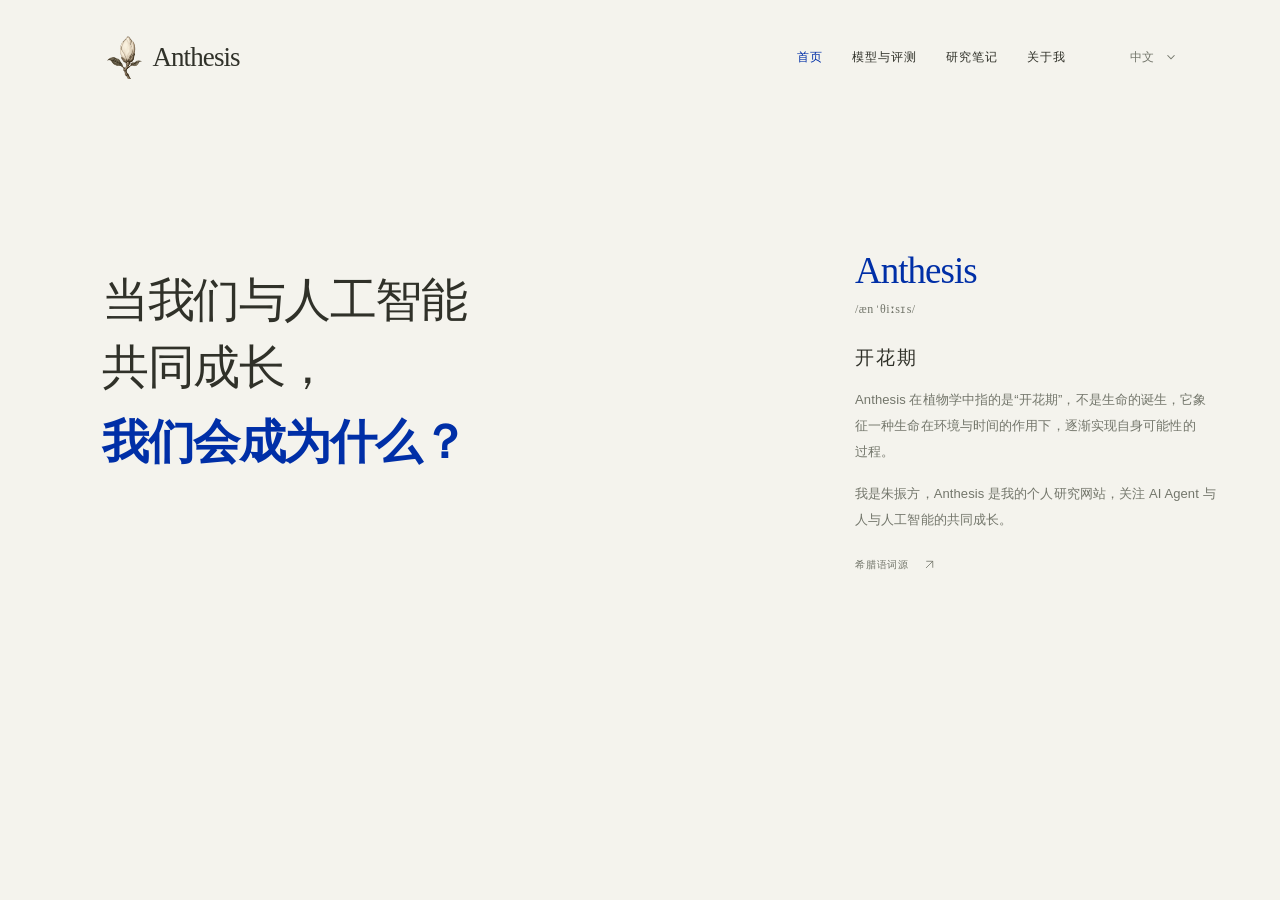
==== index.html @ e068a014 "Introduce author on homepage and refine desktop spacing" ====
<!doctype html>
<html lang="zh-CN">
<head>
<meta charset="UTF-8">
<script>
// Keep old public links on the canonical HTTPS site; leave local previews alone.
if ((location.hostname === 'anthesis.ac.cn' || location.hostname === 'www.anthesis.ac.cn') &&
    (location.protocol !== 'https:' || location.hostname !== 'anthesis.ac.cn')) {
  location.replace('https://anthesis.ac.cn' + location.pathname + location.search + location.hash);
}
</script>
<meta name="viewport" content="width=device-width, initial-scale=1">
<meta name="description" content="Anthesis 由朱振方（Zhenfang Zhu）创建，关注 AI Agent、人工智能与人的共同成长，分享模型评测和研究笔记。">
<meta name="theme-color" content="#f4f3ed">
<title>Anthesis — 人工智能研究与思考</title>
<link rel="icon" type="image/png" sizes="64x64" href="assets/magnolia-icon.png">
<link rel="apple-touch-icon" sizes="180x180" href="assets/apple-touch-icon.png">
<link rel="stylesheet" href="style.css?v=df5db9b91343">
<script src="language.js?v=f1d25c84be13" defer></script>
<link rel="canonical" href="https://anthesis.ac.cn/">
<link rel="alternate" hreflang="zh-CN" href="https://anthesis.ac.cn/">
<link rel="alternate" hreflang="en" href="https://anthesis.ac.cn/en/">
<link rel="alternate" hreflang="x-default" href="https://anthesis.ac.cn/">
<meta name="author" content="朱振方 Zhenfang Zhu">
<meta name="robots" content="index, follow, max-image-preview:large">
<meta property="og:site_name" content="Anthesis">
<meta property="og:title" content="Anthesis — 人工智能研究与思考">
<meta property="og:description" content="Anthesis 由朱振方（Zhenfang Zhu）创建，关注 AI Agent、人工智能与人的共同成长，分享模型评测和研究笔记。">
<meta property="og:url" content="https://anthesis.ac.cn/">
<meta property="og:type" content="website">
<meta property="og:image" content="https://anthesis.ac.cn/assets/apple-touch-icon.png">
<meta name="twitter:card" content="summary">
<script type="application/ld+json">{"@context":"https://schema.org","@graph":[{"@type":"WebSite","@id":"https://anthesis.ac.cn/#website","url":"https://anthesis.ac.cn/","name":"Anthesis","inLanguage":["zh-CN","en"],"creator":{"@id":"https://anthesis.ac.cn/about.html#person"}},{"@type":"Person","@id":"https://anthesis.ac.cn/about.html#person","name":"Zhenfang Zhu","alternateName":"朱振方","url":"https://anthesis.ac.cn/about.html","sameAs":["https://zhuzhenfang.com/","https://github.com/zhenfangzhu"],"jobTitle":["Co-founder of Redding AI","AI Agent researcher"],"image":"https://anthesis.ac.cn/assets/zhenfang-zhu.jpg","description":"朱振方（Zhenfang Zhu），中国科学技术大学本科毕业，Redding AI 联合创始人，关注 AI Agent 与人与 AI 的长期共同成长。Anthesis 是他的个人研究网站。","alumniOf":{"@type":"CollegeOrUniversity","name":"中国科学技术大学","alternateName":"University of Science and Technology of China","url":"https://www.ustc.edu.cn/"}},{"@type":"WebPage","@id":"https://anthesis.ac.cn/#page","url":"https://anthesis.ac.cn/","name":"Anthesis — 人工智能研究与思考","description":"Anthesis 由朱振方（Zhenfang Zhu）创建，关注 AI Agent、人工智能与人的共同成长，分享模型评测和研究笔记。","isPartOf":{"@id":"https://anthesis.ac.cn/#website"},"inLanguage":"zh-CN","author":{"@id":"https://anthesis.ac.cn/about.html#person"}}]}</script>
<meta name="msvalidate.01" content="B1020801070DEE43CE244D052B222016">
</head>
<body class="home-page">
<header class="site-header"><a class="wordmark" href="./index.html" aria-label="Anthesis 首页"><img class="brand-bloom" src="assets/apple-touch-icon.png" width="180" height="180" alt="" fetchpriority="high" loading="eager"><span>Anthesis</span></a><nav class="site-nav" aria-label="主导航"><a href="./index.html" aria-current="page"><span class="nav-full">首页</span><span class="nav-compact">首页</span></a><a href="./models.html"><span class="nav-full">模型与评测</span><span class="nav-compact">模型</span></a><a href="./notes.html"><span class="nav-full">研究笔记</span><span class="nav-compact">笔记</span></a><a href="./about.html"><span class="nav-full">关于我</span><span class="nav-compact">关于我</span></a></nav><details class="mobile-nav"><summary aria-label="打开导航菜单">菜单 <svg viewBox="0 0 16 16" fill="none" stroke="currentColor" stroke-width="1" aria-hidden="true"><path d="M3 5h10M3 11h10"/></svg></summary><nav aria-label="手机导航"><a href="./index.html" aria-current="page">首页</a><a href="./models.html">模型与评测</a><a href="./notes.html">研究笔记</a></nav></details><details class="language-switch"><summary aria-label="Language / 语言"><span class="language-current">中文</span><svg viewBox="0 0 16 16" fill="none" stroke="currentColor" stroke-width="1.2" aria-hidden="true"><path d="m4 6 4 4 4-4"/></svg></summary><div class="language-options" role="group" aria-label="Language / 语言"><a href="./index.html" data-language="zh" lang="zh-CN" aria-current="true">中文</a><a href="./en/index.html" data-language="en" lang="en">English</a></div></details></header>
<main>
<section class="belief" aria-labelledby="question">
<h1 id="question" class="hero-question"><span class="question-context">当我们与人工智能<br>共同成长，</span><span class="question-emphasis brand-emphasis">我们会成为什么？</span></h1>
</section>
<section class="name" aria-labelledby="name">
<h2 id="name">Anthesis</h2>
<p class="pronunciation">/ænˈθiːsɪs/</p>
<p class="meaning">开花期</p>
<p class="name-intent">Anthesis 在植物学中指的是“开花期”，不是生命的诞生，它象征一种生命在环境与时间的作用下，逐渐实现自身可能性的过程。</p>
<p class="name-intent home-intro">我是朱振方，Anthesis 是我的个人研究网站，关注 AI Agent 与人与人工智能的共同成长。</p>
<a class="dictionary-link" href="https://ahdictionary.com/word/search.html?q=anthesis" target="_blank" rel="noopener noreferrer" aria-label="在美国传统英语词典查看 Anthesis 的释义与希腊语词源（新窗口打开）"><span>希腊语词源</span><svg class="dictionary-arrow" viewBox="0 0 16 16" fill="none" stroke="currentColor" stroke-width="1" stroke-linecap="round" stroke-linejoin="round" aria-hidden="true" focusable="false"><path d="M4 12 12 4M4.5 4H12v7.5"/></svg></a>
</section>
</main>

<script async src="https://busuanzi.ibruce.info/busuanzi/2.3/busuanzi.pure.mini.js"></script>
</body>
</html>
---- style.css ----
:root{color-scheme:light;--paper:#f4f3ed;--ink:#303129;--blue:#002FA7;--muted:#73766b;--serif:Georgia,"Times New Roman",serif;--song:"Songti SC","STSong","Noto Serif CJK SC",serif}
*{box-sizing:border-box}
body{margin:0;background:var(--paper);color:var(--ink);font-family:Arial,"PingFang SC","Microsoft YaHei",sans-serif;-webkit-font-smoothing:antialiased}
.site-header{width:84%;max-width:1240px;margin:auto;padding:34px 0}
.wordmark{font-family:var(--serif);font-size:27px;line-height:1.2;letter-spacing:-.9px;color:var(--ink);text-decoration:none}
main{width:84%;max-width:1240px;margin:0 auto;display:grid;grid-template-columns:minmax(0,1.55fr) minmax(0,1fr);column-gap:clamp(60px,7vw,110px);align-items:center;padding:clamp(105px,15vh,170px) 0 120px;min-height:calc(80svh - 100px)}
.hero-question{font-weight:500;margin:0;letter-spacing:-1.5px}
.question-context{display:block;font-size:clamp(34px,3.7vw,54px);line-height:1.4}
.question-emphasis{display:block;font-size:clamp(34px,3.7vw,54px);line-height:1.4;color:var(--blue);margin-top:9px;white-space:nowrap}
.english-question{font-family:var(--serif);font-size:clamp(16px,1.4vw,20px);line-height:1.7;color:var(--muted);margin:28px 0 0;max-width:480px}
.name{max-width:365px;padding-top:6px}
.name h2{font-family:var(--serif);font-size:37px;line-height:1.1;letter-spacing:-1px;font-weight:400;margin:0 0 9px}
.pronunciation{font-family:var(--serif);font-size:12px;letter-spacing:.4px;color:var(--muted);margin:0 0 26px}
.meaning{font-family:var(--song);font-size:19px;letter-spacing:2px;line-height:1.5;margin:0 0 14px}
.name-intent{font-size:13px;line-height:2;letter-spacing:.1px;margin:0;color:var(--muted);text-wrap:pretty}
.home-page .home-intro{margin-top:16px}
.dictionary-link{display:inline-flex;align-items:center;gap:14px;color:var(--muted);font-size:10px;letter-spacing:.8px;text-decoration:none;padding:8px 0;margin-top:17px;text-underline-offset:5px}
.dictionary-arrow{font-size:13px}.dictionary-link:hover{color:var(--blue)}.dictionary-link:hover>span:first-child{text-decoration:underline}
a:focus-visible{outline:1px solid var(--blue);outline-offset:6px}
@media(max-width:1000px){main{column-gap:45px;grid-template-columns:minmax(0,1.4fr) minmax(0,1fr)}.question-context,.question-emphasis{font-size:clamp(29px,3.6vw,38px);letter-spacing:-1px}.name h2{font-size:33px}.name-intent{font-size:12px}}
@media(max-width:700px){.site-header{width:auto;margin:0 28px;padding:28px 0}.wordmark{font-size:24px}main{display:block;width:auto;max-width:480px;margin:auto;padding:64px 28px 65px;min-height:0}.question-context,.question-emphasis{font-size:clamp(29px,7.8vw,42px);line-height:1.5;letter-spacing:-1px}.question-emphasis{margin-top:5px}.english-question{font-size:16px;margin-top:22px;max-width:330px}.name{padding:0;margin-top:75px;max-width:320px}.name h2{font-size:33px}.pronunciation{margin-bottom:24px}.meaning{font-size:18px}.name-intent{font-size:12px}}

/* Align both opening titles by their text tops; keep the hero block centered. */
@media(min-width:701px){
  main{align-content:center;align-items:start}
  .name{padding-top:8px}
}

/* Static magnolia emblem paired with the wordmark. */
.wordmark{display:inline-flex;align-items:center;gap:4px}
.brand-bloom{display:block;width:46px;height:46px;flex:none;background-image:url("assets/magnolia-engraving.png");background-repeat:no-repeat;background-size:92px 46px;background-position:left center}
@media(max-width:700px){.wordmark{gap:4px}.brand-bloom{width:40px;height:40px;background-size:80px 40px}}
/* Give the dictionary column more separation on wide screens. */
@media(min-width:1100px){.home-page .name{transform:translate(clamp(48px,5vw,80px),-24px)}}

.name h2{color:var(--blue)}
/* Mobile editorial layout: shared edge, deliberate line breaks, readable notes. */
@media(max-width:700px){
  .site-header{width:100%;max-width:536px;margin:0 auto;padding:24px max(24px,env(safe-area-inset-right)) 0 max(24px,env(safe-area-inset-left))}
  .wordmark{font-size:24px;min-height:44px;gap:3px}
  .brand-bloom{width:38px;height:40px;background-size:80px 40px}
  main{width:100%;max-width:536px;padding:clamp(48px,8svh,76px) max(24px,env(safe-area-inset-right)) max(48px,env(safe-area-inset-bottom)) max(24px,env(safe-area-inset-left));margin:auto;min-height:0}
  .question-context,.question-emphasis{font-size:clamp(28px,8.8vw,42px);font-weight:500;line-height:1.46;letter-spacing:-1.1px}
  .question-emphasis{margin-top:10px}
  .english-question{font-size:16px;line-height:1.65;margin-top:23px;max-width:300px;text-wrap:pretty}
  .name{margin-top:clamp(62px,10svh,92px);max-width:350px;padding:0;transform:none}
  .name h2{font-size:42px;letter-spacing:-1.5px;margin-bottom:10px}
  .pronunciation{font-size:12px;margin-bottom:27px;line-height:1.5}
  .meaning{font-size:19px;letter-spacing:2px;margin-bottom:17px}
  .name-intent{font-size:13px;line-height:2;letter-spacing:.1px;max-width:330px}
  .dictionary-link{font-size:11px;min-height:44px;margin-top:16px;padding:10px 0}
}
@media(max-width:360px){
  .site-header{padding-inline:22px}
  main{padding-inline:22px;padding-top:42px}
  .english-question{font-size:15px}
  .name{margin-top:60px}
}

.mobile-break{display:none}@media(max-width:700px){.mobile-break{display:initial}}

.dictionary-arrow{display:block;width:13px;height:13px;flex:none}
/* A quieter secondary entry on phones. */
@media(max-width:700px){
  .name h2{font-size:36px;letter-spacing:-1px}
  .pronunciation{font-size:11px;margin-bottom:23px}
  .meaning{font-size:17px;margin-bottom:14px}
  .name-intent{font-size:12px;line-height:1.95}
}
/* Navigation is positioned independently so the home composition stays put. */
.site-header{position:relative}
.site-nav{position:absolute;right:0;top:34px;height:46px;display:flex;align-items:center}
.site-nav a{display:inline-flex;align-items:center;min-height:44px;color:var(--ink);text-decoration:none;font-size:12px;letter-spacing:1px;text-underline-offset:7px}
.site-nav a:hover{color:var(--blue)}
.site-nav a[aria-current="page"]{color:var(--blue)}
.notes-page .notes-main{display:block;min-height:0;padding-top:clamp(85px,12vh,135px)}
.notes-eyebrow{margin:0 0 20px;font-size:10px;letter-spacing:2px;color:var(--muted)}
.notes-heading h1{margin:0;font-size:clamp(32px,3.5vw,46px);font-weight:400;letter-spacing:1px;line-height:1.4}
.notes-empty{margin-top:45px;padding-top:30px;border-top:1px solid #deded4}
.notes-empty p{margin:0;font-size:13px;line-height:1.9;color:var(--muted)}
@media(max-width:700px){.site-nav{right:max(24px,env(safe-area-inset-right));top:24px;height:44px}.site-nav a{font-size:11px;letter-spacing:.7px}.notes-page .notes-main{padding-top:64px}.notes-heading h1{font-size:32px}.notes-empty{margin-top:34px;padding-top:25px}}
@media(max-width:360px){.site-nav{right:22px}}
/* Notes stay typographic; the reading page uses one quiet, narrow column. */
.notes-list{margin-top:48px;border-top:1px solid #deded4}
.note-entry{display:grid;grid-template-columns:145px 1fr 20px;gap:28px;align-items:start;padding:33px 0;border-bottom:1px solid #deded4;text-decoration:none;color:var(--ink)}
.note-entry-meta{display:flex;flex-direction:column;gap:12px;padding-top:5px;font-size:11px;line-height:1.5;letter-spacing:.5px;color:var(--muted)}
.note-entry-copy h2{font-size:23px;font-weight:400;line-height:1.5;letter-spacing:.3px;margin:0 0 12px}
.note-entry-copy p{font-size:13px;line-height:1.9;color:var(--muted);margin:0}
.note-entry-arrow{width:20px;height:20px;margin-top:8px;color:var(--muted)}
.note-entry:hover h2,.note-entry:hover .note-entry-arrow{color:var(--blue)}
.article-page .article-main{display:block;width:84%;max-width:680px;min-height:0;padding:74px 0 85px;margin:auto}
.article-back{display:inline-flex;align-items:center;min-height:44px;color:var(--muted);font-size:12px;line-height:1.8;text-decoration:none;letter-spacing:.4px}
.article-back:hover{color:var(--blue)}
.article-meta{display:flex;gap:12px;font-size:11px;line-height:1.7;letter-spacing:.5px;color:var(--muted);margin:39px 0 17px}
.article-header h1{font-size:clamp(31px,4vw,44px);font-weight:400;line-height:1.4;letter-spacing:-.5px;color:var(--ink);margin:0}
.article-deck{font-family:var(--song);font-size:22px;line-height:1.9;color:var(--blue);margin:28px 0 0}
.article-body{margin-top:49px;font-size:16px;line-height:2.15;letter-spacing:.15px;overflow-wrap:break-word}
.article-body>p{margin:0 0 23px}
.article-body h2{font-size:21px;font-weight:500;line-height:1.7;letter-spacing:.3px;margin:49px 0 23px}
.article-body blockquote{font-family:var(--song);font-size:27px;line-height:1.85;letter-spacing:.7px;color:var(--blue);margin:34px 0 36px;padding:0}
.article-body blockquote p{margin:0}
.article-footer{margin-top:53px;padding-top:23px;border-top:1px solid #deded4}
.article-footer p{font-size:11px;line-height:1.9;color:var(--muted);margin:0 0 20px}
.article-footer p a{color:inherit;text-underline-offset:4px;text-decoration-color:#c3c4b9}
@media(max-width:700px){
 .notes-list{margin-top:34px}
 .note-entry{grid-template-columns:1fr 20px;gap:14px 15px;padding:26px 0}
 .note-entry-meta{grid-column:1 / -1;flex-direction:row;gap:16px;padding:0;font-size:10px}
 .note-entry-copy h2{font-size:21px;margin-bottom:10px}
 .note-entry-copy p{font-size:12px;max-width:290px}
 .note-entry-arrow{margin-top:5px}
 .article-page .article-main{width:100%;max-width:536px;padding:43px 24px 55px}
 .article-meta{margin-top:27px;font-size:10px}
 .article-header h1{font-size:31px}
 .article-deck{font-size:20px;line-height:1.9;margin-top:23px}
 .article-body{font-size:15px;line-height:2.05;margin-top:37px;letter-spacing:.1px}
 .article-body>p{margin-bottom:22px}
 .article-body h2{font-size:19px;margin-top:39px;margin-bottom:20px}
 .article-body blockquote{font-size:24px;margin:29px 0;line-height:1.8}
 .article-footer{margin-top:40px}
}
@media(max-width:360px){.article-page .article-main{padding-inline:22px}.article-header h1{font-size:28px}.article-deck{font-size:18px}}
/* Research navigation, independent of the home page's content layout. */
.site-nav{gap:29px}
.mobile-nav{display:none}
.site-nav a[aria-current="location"]{color:var(--blue)}
@media(max-width:700px){
 .site-nav{display:none}
 .mobile-nav{display:block;position:absolute;right:24px;top:24px;z-index:20}
 .mobile-nav summary{list-style:none;min-height:44px;display:flex;align-items:center;gap:10px;cursor:pointer;font-size:11px;letter-spacing:1px;color:var(--ink)}
 .mobile-nav summary::-webkit-details-marker{display:none}
 .mobile-nav summary svg{width:16px;height:16px}
 .mobile-nav summary:focus-visible{outline:1px solid var(--blue);outline-offset:4px}
 .mobile-nav nav{position:absolute;right:0;top:52px;width:170px;padding:12px 20px;background:#faf9f5;border:1px solid #deded4;box-shadow:0 12px 32px #3031290a}
 .mobile-nav nav a{display:flex;align-items:center;min-height:46px;font-size:12px;letter-spacing:.6px;color:var(--ink);text-decoration:none}
 .mobile-nav nav a[aria-current],.mobile-nav nav a:hover{color:var(--blue)}
}
@media(max-width:360px){.mobile-nav{right:22px}}
.article-divider{border:0;border-top:1px solid #deded4;margin:45px 0 0}
.research-intro{max-width:680px;margin-top:43px}
.research-status{font-size:11px;letter-spacing:1px;color:var(--muted);margin:0 0 17px}
.research-intro>p:nth-child(2){font-family:var(--song);font-size:24px;line-height:1.8;color:var(--blue);margin:0 0 22px}
.research-context{font-size:13px;line-height:2;color:var(--muted);margin:0}
.research-directions{margin-top:50px;max-width:900px}
.research-direction{display:grid;grid-template-columns:65px 1fr;gap:20px;border-top:1px solid #deded4;padding:32px 0}
.research-number{font-family:var(--serif);font-size:12px;color:var(--muted);padding-top:9px}
.research-direction h2{font-size:22px;font-weight:400;line-height:1.6;margin:0 0 14px}
.research-direction p{font-size:14px;line-height:2.1;color:var(--muted);margin:0;max-width:650px}
@media(max-width:700px){.research-intro{margin-top:33px}.research-intro>p:nth-child(2){font-size:21px}.research-context{font-size:12px}.research-directions{margin-top:35px}.research-direction{grid-template-columns:25px 1fr;gap:12px;padding:26px 0}.research-direction h2{font-size:19px}.research-direction p{font-size:13px}.research-number{padding-top:7px}}
/* Klein-blue emphasis in research notes. */
.article-deck,.article-body blockquote{font-weight:700;color:var(--blue)}

.notes-simple-list{list-style:none;margin:44px 0 0;padding:0}
.notes-simple-list a{display:inline-flex;align-items:center;gap:14px;min-height:44px;padding:8px 0;color:var(--ink);font-size:19px;line-height:1.7;text-decoration:none}
.note-dot{display:block;width:6px;height:6px;border-radius:50%;background:var(--blue);flex:none}
.notes-simple-list a:hover{color:var(--blue)}
@media(max-width:700px){.notes-simple-list{margin-top:32px}.notes-simple-list a{font-size:17px;gap:12px}}

.notes-simple-list{margin-top:0}
.notes-simple-list a{font-size:clamp(27px,3vw,38px);gap:19px;line-height:1.5}
.notes-simple-list .note-dot{width:7px;height:7px}
@media(max-width:700px){.notes-simple-list{margin-top:0}.notes-simple-list a{font-size:27px;gap:15px}}
/* Evidence-led evaluation page. */
.eval-intro h1{font-size:clamp(34px,4.1vw,56px);font-weight:400;line-height:1.45;letter-spacing:-1px;margin:0}
.eval-intro h1 span{color:var(--blue)}
.eval-lead{max-width:630px;font-size:15px;line-height:1.9;color:var(--muted);margin:26px 0 22px}
.eval-meta{display:flex;flex-wrap:wrap;gap:10px 26px;font-size:10px;line-height:1.8;letter-spacing:.5px;color:var(--muted)}
.eval-jump{display:flex;flex-wrap:wrap;gap:18px 32px;border-bottom:1px solid #d9dad0;padding:30px 0 23px;margin-top:27px}
.eval-jump a{font-size:12px;text-decoration:none;color:var(--ink);padding:5px 0}
.eval-jump a:hover{color:var(--blue)}
.eval-section{margin-top:72px;scroll-margin-top:30px}
.eval-section-head{display:flex;align-items:baseline;justify-content:space-between;gap:20px;margin-bottom:24px}
.eval-section-head h2{font-size:27px;font-weight:400;line-height:1.5;margin:0}
.eval-section-head>span{font-size:9px;letter-spacing:1.3px;color:var(--muted)}
.eval-copy{font-size:14px;line-height:2;max-width:780px;color:var(--muted);margin:0 0 26px}
.evidence-filters{display:flex;flex-wrap:wrap;gap:8px;margin:30px 0 10px}
.evidence-filters button{font:inherit;font-size:12px;padding:11px 18px;border:1px solid #d9dad0;border-radius:30px;background:none;color:var(--muted);cursor:pointer;min-height:44px}
.evidence-filters button[aria-pressed=true]{background:var(--blue);border-color:var(--blue);color:var(--paper)}
.evidence-filters button:focus-visible,details:focus-visible,.eval-table-wrap:focus-visible,summary:focus-visible{outline:1px solid var(--blue);outline-offset:4px}
.evidence-count{font-size:10px;color:var(--muted);margin:13px 0 30px}
.evidence-record{padding:34px 0 40px;border-top:1px solid #d9dad0}
.evidence-record[hidden]{display:none}
.evidence-kicker{display:flex;flex-wrap:wrap;justify-content:space-between;gap:10px;font-size:10px!important;letter-spacing:.8px;color:var(--muted);margin:0 0 21px!important}
.evidence-record h3{font-weight:400;font-size:25px;line-height:1.6;margin:0 0 16px}
.evidence-record>p{font-size:14px;line-height:2;max-width:880px;margin:0 0 21px}
.eval-main a:not(.eval-jump a){text-underline-offset:4px;text-decoration-color:#b8bdd4}
.evidence-record a,.references a,.eval-editorial a{color:var(--blue)}
.learning-stats{display:grid;grid-template-columns:repeat(3,1fr);gap:30px;margin:32px 0;padding:29px 0}
.learning-stats>div{border-left:1px solid #d9dad0;padding-left:24px}
.learning-stats>div:first-child{border-left:0;padding-left:0}
.learning-stats>div>span{display:block;font-size:11px;line-height:1.8;color:var(--muted)}
.learning-stats strong{display:block;font-family:var(--serif);font-size:64px;font-weight:400;color:var(--blue);line-height:1.5;letter-spacing:-2px}
.learning-stats strong span{font-size:26px;margin-left:5px}
.learning-stats small{display:block;font-size:10px;color:var(--muted);line-height:1.8}
.eval-main .evidence-limit{font-size:11px;line-height:1.9;color:var(--muted);max-width:900px}
.eval-main .eval-interpretation{margin-top:24px;font-size:13px;line-height:2}
.eval-interpretation span{display:block;color:var(--blue);font-size:10px;letter-spacing:.8px;margin-bottom:7px}
.eval-table-wrap{overflow:auto;margin:30px 0 20px}
.eval-table{width:100%;min-width:570px;border-collapse:collapse;text-align:left}
.eval-table caption{text-align:left;font-size:10px;color:var(--muted);margin-bottom:20px;line-height:1.8}
.eval-table th,.eval-table td{padding:18px 14px;border-bottom:1px solid #deded4}
.eval-table thead th{font-size:10px;font-weight:400;color:var(--muted)}
.eval-table tbody th{font-size:14px;font-weight:400;padding-left:0;width:28%}
.eval-table thead th:first-child{padding-left:0}
.eval-table td:nth-child(2){width:35%}
.eval-number{font-family:var(--serif);font-size:23px;color:var(--blue);font-variant-numeric:tabular-nums}
.eval-ci{font-size:11px;color:var(--muted);white-space:nowrap;font-variant-numeric:tabular-nums}
.eval-bar{height:5px;background:#e0e2db}.eval-bar i{display:block;height:100%;background:var(--blue)}
.evidence-update,.eval-method{border-top:1px solid #d9dad0;margin-top:27px;padding:19px 0}
.evidence-update summary,.eval-method summary{font-size:13px;line-height:1.9;cursor:pointer}
.evidence-update p,.eval-method p{max-width:840px;font-size:13px;line-height:2;color:var(--muted);margin:18px 0 0}
.eval-editorial{display:grid;grid-template-columns:repeat(3,1fr);gap:36px;margin-top:35px}
.eval-editorial h3{font-weight:400;font-size:18px;margin:0 0 14px;line-height:1.6}
.eval-editorial p{font-size:13px;line-height:2;color:var(--muted);margin:0}
.protocol-grid{display:grid;grid-template-columns:1fr 1fr;gap:32px 60px;margin-top:35px}
.protocol-grid>div{border-top:1px solid #d9dad0;padding-top:23px}
.protocol-grid>div>span{font-family:var(--serif);font-size:12px;color:var(--blue)}
.protocol-grid h3{font-size:20px;font-weight:400;line-height:1.5;margin:15px 0}
.protocol-grid p{font-size:13px;line-height:2;color:var(--muted);max-width:420px;margin:0}
.references{border-top:1px solid #d9dad0;padding-top:34px}
.references ol{padding-left:20px;margin:28px 0}
.references li{font-size:12px;line-height:1.8;margin-bottom:20px;padding-left:8px;scroll-margin-top:35px;overflow-wrap:anywhere}
.references li>span{display:block;font-size:10px;line-height:1.8;color:var(--muted);margin-top:5px}
@media(max-width:700px){
 .eval-intro h1{font-size:32px;letter-spacing:-.5px}.eval-lead{font-size:13px;margin-top:22px}.eval-meta{font-size:9px;gap:5px}.eval-meta span{width:100%}
 .eval-jump{gap:13px 20px;padding-top:20px;margin-top:20px}.eval-jump a{font-size:11px}
 .eval-section{margin-top:46px}.eval-section-head{display:block;margin-bottom:22px}.eval-section-head h2{font-size:24px;margin-bottom:10px}.eval-section-head>span{font-size:8px}
 .eval-copy{font-size:13px}.evidence-filters{gap:7px}.evidence-filters button{font-size:11px;padding:9px 12px}
 .evidence-record{padding:27px 0 31px}.evidence-record h3{font-size:21px}.evidence-record>p{font-size:13px}.evidence-kicker{font-size:9px!important;flex-direction:column;gap:7px}
 .learning-stats{display:block;padding:0;margin:25px 0}.learning-stats>div,.learning-stats>div:first-child{border-left:0;border-top:1px solid #deded4;padding:17px 0;display:grid;grid-template-columns:1fr auto;gap:4px 12px;align-items:center}.learning-stats strong{font-size:43px;grid-column:2;grid-row:1 / 3;line-height:1.3}.learning-stats strong span{font-size:20px}.learning-stats small{grid-column:1}
 .eval-editorial,.protocol-grid{grid-template-columns:1fr;gap:28px}.eval-editorial{margin-top:27px}.protocol-grid{margin-top:28px}.eval-editorial h3{font-size:19px}.protocol-grid h3{font-size:19px}.references li{padding-left:3px;font-size:11px}
}
/* Bring the evaluation content closer to the header. */
.evaluation-page .eval-main{padding-top:48px}
@media(max-width:700px){.evaluation-page .eval-main{padding-top:36px}}

/* A quiet placeholder until independent evaluation results are available. */
.ranking-preview{margin-top:64px;border-top:1px solid #d9dad0;padding-top:28px}
.ranking-heading{display:flex;align-items:center;justify-content:space-between;gap:24px}
.ranking-heading h2{margin:0;font-size:22px;font-weight:400;line-height:1.5}
.ranking-heading>span{font-size:11px;color:var(--blue)}
.ranking-preview>p{margin:26px 0 0;font-size:13px;line-height:1.9;color:var(--muted)}
@media(max-width:700px){.ranking-preview{margin-top:42px;padding-top:23px}.ranking-heading h2{font-size:20px}.ranking-preview>p{font-size:12px}}

/* Evidence first: short captions, visible data, optional methodology. */
.compact-evidence{border-top:1px solid #d9dad0;padding-top:30px;margin-top:58px}
.compact-evidence .learning-stats{margin:20px 0;padding:10px 0}
.compact-evidence a{color:var(--blue)}
.compact-evidence .eval-copy{margin-bottom:16px}
.compact-model-table{min-width:420px}
.compact-model-table tbody th{width:38%}
.compact-insights{display:grid;grid-template-columns:1fr 1fr;gap:60px}
.compact-insights h3{font-size:20px;font-weight:400;margin:4px 0 16px}
.compact-insights p{font-size:14px;line-height:1.9;color:var(--muted);max-width:440px;margin:0 0 18px}
.compact-insights a{font-size:11px}
.compact-footnote{border-top:1px solid #d9dad0;padding-top:24px;margin-top:58px;font-size:11px;line-height:1.9;color:var(--muted)}
@media(max-width:700px){.compact-evidence{margin-top:38px;padding-top:23px}.compact-insights{grid-template-columns:1fr;gap:30px}.compact-insights p{font-size:13px}.compact-footnote{margin-top:38px}.compact-model-table th,.compact-model-table td{padding-right:8px;padding-left:8px}}

.compact-source{display:inline-block;font-size:11px;line-height:1.8;margin-top:12px;color:var(--blue)}
.eval-main .anthropic-note{margin-top:30px}

/* Mobile evaluations: readable type and comparisons that fit the screen. */
@media(max-width:700px){
 .evaluation-page .eval-lead,.evaluation-page .eval-copy{font-size:14px;line-height:1.95}
 .evaluation-page .eval-section-head h2{font-size:22px;line-height:1.55;text-wrap:balance;letter-spacing:0}
 .evaluation-page .eval-section-head>span{font-size:10px;letter-spacing:.6px;line-height:1.7;display:block;margin-top:12px}
 .evaluation-page .compact-evidence{margin-top:46px;padding-top:26px}
 .evaluation-page .eval-section-head{margin-bottom:22px}
 .evaluation-page .learning-stats>div{padding:23px 0;grid-template-columns:minmax(0,1fr) auto;gap:8px 14px}
 .evaluation-page .learning-stats>div>span{font-size:12px;line-height:1.8}
 .evaluation-page .learning-stats small{font-size:11px;line-height:1.8}
 .evaluation-page .learning-stats strong{font-size:44px;letter-spacing:-1.5px}
 .evaluation-page .learning-stats strong span{font-size:19px;margin-left:3px}
 .evaluation-page .evidence-limit,.evaluation-page .compact-footnote{font-size:12px;line-height:1.95}
 .evaluation-page .compact-model-table{min-width:0;width:100%;table-layout:fixed}
 .evaluation-page .compact-model-table th,.evaluation-page .compact-model-table td{padding:22px 8px;vertical-align:middle}
 .evaluation-page .compact-model-table th:first-child{width:46%;padding-left:0;overflow-wrap:break-word;font-size:13px;line-height:1.7}
 .evaluation-page .compact-model-table th:nth-child(2),.evaluation-page .compact-model-table td:nth-child(2){width:29%}
 .evaluation-page .compact-model-table th:last-child,.evaluation-page .compact-model-table td:last-child{width:25%;text-align:right;padding-right:0}
 .evaluation-page .compact-model-table thead th{font-size:11px;line-height:1.7}
 .evaluation-page .compact-model-table thead th:first-child{font-size:11px}
 .evaluation-page .eval-table caption{font-size:11px;line-height:1.8}
 .evaluation-page .eval-number{font-size:24px;white-space:nowrap}
 .evaluation-page .eval-editorial{gap:32px;margin-top:26px}
 .evaluation-page .eval-editorial h3{font-size:19px;line-height:1.6;margin-bottom:12px}
 .evaluation-page .eval-editorial p,.evaluation-page .eval-method p{font-size:14px;line-height:1.95}
 .evaluation-page .compact-source{font-size:12px;line-height:1.8;min-height:44px;padding:10px 0;margin-top:8px}
 .evaluation-page .eval-method summary{font-size:14px;line-height:1.8;padding:10px 0;min-height:44px}
 .evaluation-page .references li{font-size:13px;line-height:1.85;margin-bottom:25px;padding-left:4px;overflow-wrap:anywhere}
 .evaluation-page .references li>span{font-size:11px;line-height:1.85;margin-top:8px}
 .evaluation-page .references ol{padding-left:20px}
}
@media(max-width:360px){
 .evaluation-page .learning-stats strong{font-size:38px}
 .evaluation-page .learning-stats>div{column-gap:10px}
 .evaluation-page .eval-intro h1{font-size:29px}
}

/* Notes share the research page's alignment and spacing. */
.notes-index .notes-main{display:block;min-height:0;padding-top:48px}
.notes-index .notes-simple-list{margin:44px 0 0;max-width:900px}
.notes-index .notes-simple-list a{font-size:clamp(25px,2.2vw,32px);font-weight:400;letter-spacing:0;line-height:1.6;gap:16px;padding:12px 0;transition:color .2s ease}
.notes-index .note-dot{width:6px;height:6px}
@media(max-width:700px){
 .notes-index .notes-main{padding-top:36px}
 .notes-index .notes-eyebrow{margin-bottom:14px}
 .notes-index .notes-simple-list{margin-top:32px}
 .notes-index .notes-simple-list a{font-size:24px;gap:13px}
 .notes-index .note-dot{width:5px;height:5px}
}

/* Research: a closer opening, with room between each direction. */
.research-page .notes-main{padding-top:48px}
@media(max-width:700px){
 .research-page .notes-main{padding-top:36px}
 .research-page .notes-eyebrow{margin-bottom:14px}
 .research-page .research-intro{margin-top:28px}
 .research-page .research-status{margin-bottom:13px}
 .research-page .research-intro>p:nth-child(2){font-size:22px;line-height:1.75;margin-bottom:0;text-wrap:pretty}
 .research-page .research-directions{margin-top:34px}
 .research-page .research-direction{grid-template-columns:22px minmax(0,1fr);gap:13px;padding:27px 0}
 .research-page .research-direction h2{font-size:19px;line-height:1.6;margin-bottom:12px}
 .research-page .research-direction p{font-size:14px;line-height:1.95}
}

/* Notes use the same quiet numbered rows as research directions. */
.notes-editorial-list{list-style:none;padding:0;margin:44px 0 0;max-width:900px}
.notes-editorial-entry{display:grid;grid-template-columns:65px minmax(0,1fr);gap:20px;padding:32px 0;border-top:1px solid #deded4;color:var(--ink);text-decoration:none}
.notes-editorial-list li:last-child .notes-editorial-entry{border-bottom:1px solid #deded4}
.notes-editorial-number{font-family:var(--serif);font-size:12px;line-height:1.6;padding-top:9px;color:var(--muted)}
.notes-editorial-entry h2{font-size:22px;font-weight:400;line-height:1.6;margin:0 0 14px}
.notes-editorial-entry p{font-size:14px;line-height:2;color:var(--muted);margin:0}
.notes-editorial-entry:hover h2{color:var(--blue)}
@media(max-width:700px){
 .notes-editorial-list{margin-top:32px}
 .notes-editorial-entry{grid-template-columns:22px minmax(0,1fr);gap:13px;padding:27px 0}
 .notes-editorial-number{padding-top:7px}
 .notes-editorial-entry h2{font-size:19px;margin-bottom:12px}
 .notes-editorial-entry p{font-size:14px;line-height:1.95}
}

/* A shared, quiet language control; home copy remains bilingual by design. */
.site-nav{right:112px}
.language-switch{position:absolute;right:0;top:34px;height:46px;display:flex;align-items:center;gap:8px;color:var(--muted);font-size:11px;white-space:nowrap}
.language-switch button{appearance:none;border:0;background:none;color:var(--muted);font:inherit;padding:0 4px;min-height:44px;min-width:30px;cursor:pointer}
.language-switch button[aria-pressed="true"]{color:var(--blue)}
.language-switch button:focus-visible{outline:1px solid var(--blue);outline-offset:2px}
html[lang="en"] .site-nav{gap:22px}
html[lang="en"] .site-nav a{letter-spacing:0}
html[lang="en"] .eval-intro h1{font-size:clamp(32px,3.7vw,52px);letter-spacing:-1px;line-height:1.3}
html[lang="en"] .eval-lead{max-width:690px}
html[lang="en"] .research-intro>p:nth-child(2),html[lang="en"] .article-deck,html[lang="en"] .article-body blockquote{font-family:var(--serif)}
html[lang="en"] .article-body{line-height:1.9;letter-spacing:0}
html[lang="en"] .article-body h2{line-height:1.45}
html[lang="en"] .research-direction p{line-height:1.9}
html[lang="en"] .eval-section-head>span{line-height:1.7;text-align:right}
@media(min-width:701px) and (max-width:1000px){
 .site-nav{gap:16px;right:100px}
 html[lang="en"] .site-nav{gap:14px}
 html[lang="en"] .site-nav a{font-size:11px}
 .wordmark{font-size:24px}
 .brand-bloom{width:36px;height:40px;background-size:80px 40px}
}
@media(max-width:700px){
 .language-switch{right:24px;top:24px;height:44px;gap:3px}
 .mobile-nav{right:120px}
 .mobile-nav nav{right:-96px}
 html[lang="en"] .mobile-nav nav{width:210px}
 html[lang="en"] .mobile-nav nav a{letter-spacing:0}
 html[lang="en"] .eval-intro h1{font-size:30px;line-height:1.35;letter-spacing:-.5px}
 html[lang="en"] .eval-section-head>span{text-align:left}
 html[lang="en"] .research-direction h2{font-size:19px;line-height:1.5}
 html[lang="en"] .learning-stats>div>span{font-size:12px;line-height:1.6}
 html[lang="en"] .article-header h1{font-size:31px}
 html[lang="en"] .article-deck{font-size:22px;line-height:1.6}
 html[lang="en"] .article-body blockquote{font-size:25px;line-height:1.6}
}
@media(max-width:360px){
 .language-switch{right:22px}
 .mobile-nav{right:113px}
 .mobile-nav nav{right:-91px}
 .site-header .wordmark{font-size:21px;gap:2px}
 .site-header .brand-bloom{width:30px}
}

/* Language choices unfold below the label without a floating panel. */
.language-switch{display:block;height:auto;font-size:12px;z-index:30}
.language-switch summary{list-style:none;display:flex;align-items:center;justify-content:flex-end;gap:10px;min-height:46px;min-width:70px;cursor:pointer;color:var(--muted)}
.language-switch summary::-webkit-details-marker{display:none}
.language-switch summary svg{width:14px;height:14px;flex:none}
.language-switch summary:focus-visible{outline:1px solid var(--blue);outline-offset:4px}
.language-options{position:absolute;right:0;top:100%;width:max-content;min-width:100%;background:var(--paper);border:0;padding:2px 0 6px;box-shadow:none;transform-origin:top}
.language-switch[open] .language-options{animation:language-drawer-open .18s ease-out}
.language-switch summary svg{transition:transform .18s ease}
.language-switch[open] summary svg{transform:rotate(180deg)}
@keyframes language-drawer-open{from{opacity:0;clip-path:inset(0 0 100% 0);transform:translateY(-5px)}to{opacity:1;clip-path:inset(0);transform:translateY(0)}}
@media(prefers-reduced-motion:reduce){.language-switch[open] .language-options{animation:none}.language-switch summary svg{transition:none}}
.language-switch:not([open]) .language-options{display:none}
.language-switch .language-options button{display:block;width:100%;text-align:right;padding:0 24px 0 0;min-height:44px;font-size:inherit;line-height:1.6}
.language-options button:hover{color:var(--blue)}
@media(max-width:700px){.language-switch summary{min-height:44px;gap:7px}.language-switch .language-options button{padding-right:15px}}

/* English home: retain the composition, give the longer question room. */
html[lang="en"] .home-page .english-question{display:none}
html[lang="en"] .home-page .question-context,
html[lang="en"] .home-page .question-emphasis{font-size:clamp(32px,3.7vw,54px);line-height:1.22;letter-spacing:-1.5px}
html[lang="en"] .home-page .question-emphasis{white-space:normal;max-width:580px;margin-top:20px;text-wrap:balance}
html[lang="en"] .home-page .meaning{font-family:var(--serif);letter-spacing:0;font-size:20px}
html[lang="en"] .home-page .name-intent{font-size:14px;line-height:1.9;letter-spacing:0}
@media(max-width:1000px) and (min-width:701px){
 html[lang="en"] .home-page .question-context,html[lang="en"] .home-page .question-emphasis{font-size:clamp(32px,4vw,40px)}
}
@media(max-width:700px){
 html[lang="en"] .home-page .question-context,html[lang="en"] .home-page .question-emphasis{font-size:clamp(34px,9.5vw,46px);line-height:1.25;letter-spacing:-1.1px}
 html[lang="en"] .home-page .question-emphasis{margin-top:16px;max-width:360px;text-wrap:initial}
 html[lang="en"] .home-page .name-intent{font-size:14px;line-height:1.9}
 html[lang="en"] .home-page .meaning{font-size:19px}
}

/* Keep short titles balanced when English needs an extra line. */
html[lang="en"] .eval-intro h1{ text-wrap:balance }
html[lang="en"] .research-direction h2,
html[lang="en"] .notes-editorial-entry h2,
html[lang="en"] .article-body h2,
html[lang="en"] .eval-editorial h3{ text-wrap:balance }
@media(max-width:700px){
 html[lang="en"] .home-page .question-emphasis{ text-wrap:balance }
 .notes-editorial-entry p{ text-wrap:pretty }
 .evaluation-page .eval-copy,.evaluation-page .eval-editorial p{ text-wrap:pretty }
}
html[lang="en"] .article-deck,html[lang="en"] .article-body blockquote{ text-wrap:balance }

/* Phone header: expose all three destinations without a menu. */
@media(max-width:700px){
 .site-header .mobile-nav{display:none}
 .site-header .site-nav{position:static;display:flex;align-items:center;justify-content:space-between;gap:14px;width:100%;height:auto;margin-top:18px}
 .site-header .site-nav a{font-size:12px;line-height:1.6;letter-spacing:.5px;min-height:44px;white-space:nowrap}
 html[lang="en"] .site-header .site-nav{gap:12px}
 html[lang="en"] .site-header .site-nav a{font-size:12px;letter-spacing:0}
 .site-header .wordmark{font-size:24px;gap:3px}
 .site-header .brand-bloom{width:38px}
}
@media(max-width:360px){
 html[lang="en"] .site-header .site-nav{gap:8px}
 html[lang="en"] .site-header .site-nav a{font-size:11px}
}

/* One mobile header row: brand, navigation, then language. */
.nav-compact{display:none}
@media(max-width:700px){
 .site-header{display:flex;align-items:center;justify-content:space-between;gap:10px;padding-inline:18px}
 .site-header .wordmark{font-size:20px;gap:1px;flex:none;letter-spacing:-.7px}
 .site-header .brand-bloom{width:28px;height:34px;background-size:68px 34px}
 .site-header .site-nav{width:auto;margin:0;gap:12px;justify-content:flex-end;flex:1;min-width:0}
 .site-header .site-nav a{font-size:10px;letter-spacing:0}
 .site-header .language-switch{position:relative;top:auto;right:auto;flex:none;font-size:10px}
 .site-header .language-switch summary{min-width:0;min-height:44px;gap:4px}
 .site-header .language-switch summary svg{width:11px;height:11px}
 html[lang="en"] .site-header .site-nav{gap:12px}
 html[lang="en"] .site-header .site-nav a{font-size:10px}
 html[lang="en"] .site-header .nav-full{display:none}
 html[lang="en"] .site-header .nav-compact{display:inline}
 html[lang="en"] .site-header .language-current{font-size:0}
 html[lang="en"] .site-header .language-current::after{content:'EN';font-size:10px}
}
@media(max-width:360px){
 .site-header{padding-inline:14px;gap:8px}
 .site-header .wordmark{font-size:18px}
 .site-header .brand-bloom{width:24px}
 .site-header .site-nav,html[lang="en"] .site-header .site-nav{gap:8px}
 .site-header .site-nav a,html[lang="en"] .site-header .site-nav a{font-size:9px}
}

/* Mobile navigation: slightly larger, with a uniform ink color. */
@media(max-width:700px){
 .site-header .site-nav,html[lang="en"] .site-header .site-nav{gap:10px}
 .site-header .site-nav a,html[lang="en"] .site-header .site-nav a{font-size:12px;color:var(--ink)}
 .site-header .language-switch{font-size:12px}
 html[lang="en"] .site-header .language-current::after{font-size:12px}
}
@media(max-width:360px){
 .site-header .site-nav,html[lang="en"] .site-header .site-nav{gap:7px}
 .site-header .site-nav a,html[lang="en"] .site-header .site-nav a{font-size:11px}
 .site-header .language-switch{font-size:11px}
 html[lang="en"] .site-header .language-current::after{font-size:11px}
}

@media(max-width:700px){
 .site-header .site-nav,html[lang="en"] .site-header .site-nav{gap:8px}
 .site-header .site-nav a,html[lang="en"] .site-header .site-nav a{font-size:13px}
 .site-header .language-switch{font-size:13px}
 html[lang="en"] .site-header .language-current::after{font-size:13px}
}
@media(max-width:360px){
 .site-header{gap:6px}
 .site-header .site-nav,html[lang="en"] .site-header .site-nav{gap:6px}
 .site-header .site-nav a,html[lang="en"] .site-header .site-nav a{font-size:12px}
 .site-header .language-switch{font-size:12px}
 html[lang="en"] .site-header .language-current::after{font-size:12px}
}

/* About: portrait and biography share one aligned profile block. */
.about-page .about-main{max-width:1180px;padding-top:72px}
.about-layout{display:grid;grid-template-columns:250px minmax(0,1fr);gap:68px;align-items:start}
.about-portrait{display:block;width:100%;height:330px;object-fit:cover;object-position:55% 45%;border-radius:2px}
.about-profile h1{margin:0 0 16px;font-size:40px;font-weight:500;line-height:1.2;letter-spacing:-.6px}
.about-profile p{margin:0;text-wrap:pretty}
.about-role{font-size:21px;line-height:1.6}
.about-education{font-size:17px;line-height:1.9;color:var(--muted);margin-top:10px!important}
.about-purpose{font-size:18px;line-height:1.9;margin-top:30px!important;max-width:600px}
.about-belief{margin-top:34px;color:var(--blue);font-size:25px;font-weight:600;line-height:1.6}
.about-belief p+p{margin-top:12px;font-size:19px;font-weight:400;line-height:1.85}
@media(min-width:701px) and (max-width:1000px){
 .about-layout{grid-template-columns:210px minmax(0,1fr);gap:40px}
 .about-portrait{height:290px}
 .about-profile h1{font-size:34px}
}
@media(max-width:700px){
 .site-header .nav-full{display:none}
 .site-header .nav-compact{display:inline}
 .about-page .about-main{padding-top:32px}
 .about-layout{grid-template-columns:1fr;gap:28px}
 .about-portrait{width:152px;height:190px}
 .about-profile h1{font-size:30px;margin-bottom:10px}
 .about-role{font-size:18px}
 .about-education{font-size:15px;margin-top:6px!important}
 .about-purpose{font-size:16px;margin-top:24px!important;line-height:1.85}
 .about-belief{margin-top:28px;font-size:24px}
 .about-belief p+p{font-size:18px;line-height:1.8}
}
@media(max-width:360px){
 .site-header .wordmark{font-size:17px}
 .site-header .site-nav,html[lang="en"] .site-header .site-nav{gap:5px}
 html[lang="en"] .site-header .site-nav a{font-size:11px}
 .about-portrait{width:136px;height:170px}
 .about-belief{font-size:23px}
}

/* Biography uses an even, unaccented reading rhythm. */
.about-profile .about-biography{margin-top:24px;font-size:17px;line-height:1.95;font-weight:400;color:var(--ink)}
.about-profile .about-biography p+p{margin-top:18px}
@media(max-width:700px){
 .about-profile .about-biography{margin-top:22px;font-size:16px;line-height:1.9}
 .about-profile .about-biography p+p{margin-top:20px}
}

.about-personal-link{display:inline-flex;align-items:center;gap:9px;min-height:44px;margin-top:24px;color:var(--muted);font-size:14px;text-decoration:none}
.about-personal-link svg{width:14px;height:14px;flex:none}
.about-personal-link:hover{color:var(--ink)}
.about-personal-link:hover span{text-decoration:underline;text-underline-offset:4px}

/* Match the portrait to the full height of the biography on desktop. */
@media(min-width:701px){
 .about-layout{grid-template-columns:320px minmax(0,1fr);gap:120px;align-items:stretch}
 .about-portrait-frame{position:relative;min-height:360px}
 .about-portrait-frame .about-portrait{position:absolute;inset:0;width:100%;height:100%;object-fit:cover;object-position:55% center}
}
@media(min-width:701px) and (max-width:1000px){
 .about-layout{grid-template-columns:250px minmax(0,1fr);gap:64px}
}

/* More separation between the mobile question and the name definition. */
@media(max-width:700px){
 .home-page .name{margin-top:clamp(128px,18svh,160px)}
}

/* Language label matches mobile navigation typography, with muted color. */
@media(max-width:700px){
 .site-header{--mobile-nav-size:13px}
 .site-header .site-nav a,html[lang="en"] .site-header .site-nav a,
 .site-header .language-switch summary{font-size:var(--mobile-nav-size);font-weight:400;line-height:1.6;letter-spacing:0;min-height:44px;display:flex;align-items:center}
 .site-header .language-current{font-size:inherit;line-height:inherit;letter-spacing:inherit}
 .site-header .language-switch summary{color:var(--muted)}
 html[lang="en"] .site-header .language-current{font-size:0}
 html[lang="en"] .site-header .language-current::after{font-size:var(--mobile-nav-size);line-height:1.6}
}
@media(max-width:360px){
 .site-header{--mobile-nav-size:12px}
 html[lang="en"] .site-header{--mobile-nav-size:11px}
}

/* Mobile profile follows a full-width portrait with the biography below. */
@media(max-width:700px){
 .about-page .about-layout{gap:28px}
 .about-page .about-portrait-frame{width:100%;min-width:0}
 .about-page .about-portrait-frame .about-portrait{position:static;display:block;width:100%;height:auto;aspect-ratio:2 / 3;object-fit:cover;object-position:55% center;border-radius:2px}
}

@media(max-width:700px){
 .site-header .site-nav{justify-content:flex-start;margin-left:8px}
 .site-header .site-nav a:last-child .nav-compact{white-space:nowrap}
}
@media(max-width:360px){
 .site-header .site-nav{margin-left:0}
}

/* Name and email share the opening line, with the role directly below. */
.about-heading-row{display:flex;align-items:center;gap:18px;margin-bottom:16px}
.about-profile .about-heading-row h1{margin:0}
.about-email{display:inline-flex;align-items:center;justify-content:center;width:44px;height:44px;flex:none;color:var(--ink)}
.about-email svg{display:block;width:30px;height:30px}
.about-email:hover{color:var(--blue)}
.about-profile .about-role{font-weight:500}
@media(max-width:700px){
 .about-heading-row{gap:12px;margin-bottom:10px}
 .about-email svg{width:27px;height:27px}
}

/* Keep mobile navigation grouped beside the language control. */
@media(max-width:700px){
 .site-header .site-nav{justify-content:flex-end;align-items:center;margin-left:0}
}

/* Profile typography scales to the shorter biography and available reading width. */
.about-page{--ink:#111;background:var(--paper);color:var(--ink)}
.about-page .about-main{width:75%;max-width:1280px;padding:72px 0 90px}
.about-page .about-layout{grid-template-columns:minmax(0,1fr) minmax(0,2.74fr);gap:8%;align-items:start}
.about-page .about-portrait-frame{position:static;min-height:0}
.about-page .about-portrait-frame .about-portrait{position:static;width:100%;height:auto;aspect-ratio:2 / 3;object-fit:cover;object-position:55% center;border-radius:0}
.about-page .about-heading-row{gap:12px;margin:3px 0 15px}
.about-page .about-heading-row h1{font-size:38px;line-height:1.2;font-weight:600;letter-spacing:0}
.about-page .about-email{width:32px;height:40px}
.about-page .about-email svg{width:26px;height:26px}
.about-page .about-role{font-size:24px;line-height:1.5;font-weight:500;text-wrap:initial}
.about-page .about-biography{margin-top:26px;font-size:20px;line-height:1.8;letter-spacing:0;text-align:left}
.about-page .about-biography p{text-wrap:pretty}
.about-page .about-biography p+p{margin-top:26px}
@media(min-width:1600px){
 .about-page .about-main{padding-top:85px}
 .about-page .about-heading-row h1{font-size:40px}
 .about-page .about-role{font-size:25px}
 .about-page .about-biography{font-size:22px}
}
@media(min-width:701px) and (max-width:1000px){
 .about-page .about-main{width:84%;padding-top:56px}
 .about-page .about-layout{gap:6%;grid-template-columns:minmax(0,1fr) minmax(0,2.3fr)}
 .about-page .about-heading-row h1{font-size:30px}
 .about-page .about-role{font-size:20px}
}
@media(max-width:700px){
 .about-page .about-main{width:100%;max-width:536px;padding:32px 24px 56px}
 .about-page .about-layout{grid-template-columns:1fr;gap:28px}
 .about-page .about-heading-row{margin-top:0;margin-bottom:12px}
 .about-page .about-heading-row h1{font-size:30px}
 .about-page .about-role{font-size:20px}
 .about-page .about-biography{font-size:18px;line-height:1.8;margin-top:24px}
 .about-page .about-biography p+p{margin-top:26px}
}

/* Full email address sits below the profile role. */
.about-page .about-email{width:fit-content;max-width:100%;height:auto;min-height:44px;gap:10px;margin-top:10px;color:var(--muted);font-size:16px;line-height:1.5;text-decoration:none}
.about-page .about-email svg{width:22px;height:22px;flex:none}
.about-page .about-email span{overflow-wrap:anywhere}
.about-page .about-email:hover{color:var(--blue)}
.about-page .about-email:hover span{text-decoration:underline;text-underline-offset:4px}
@media(max-width:700px){.about-page .about-email{font-size:15px;margin-top:8px}}

/* Shared Klein-blue emphasis across home, research notes, and evaluations. */
:root{--emphasis-size:clamp(34px,3.7vw,54px);--emphasis-leading:1.4;--emphasis-tracking:-1.5px}
html[lang] :is(.home-page,.article-page,.evaluation-page) .brand-emphasis{
 font-family:Arial,"PingFang SC","Microsoft YaHei",sans-serif;
 font-size:var(--emphasis-size);font-weight:700;line-height:var(--emphasis-leading);
 letter-spacing:var(--emphasis-tracking);color:var(--blue);white-space:normal;overflow-wrap:break-word;text-wrap:pretty;
}
@media(min-width:701px) and (max-width:1000px){
 :root{--emphasis-size:clamp(29px,3.6vw,38px);--emphasis-tracking:-1px}
}
@media(max-width:700px){
 :root{--emphasis-size:clamp(28px,8.8vw,42px);--emphasis-leading:1.46;--emphasis-tracking:-1.1px}
}

/* Long-form notes use a quieter scale than landing-page headlines. */
.article-page{--emphasis-size:25px;--emphasis-leading:1.7;--emphasis-tracking:0}
.article-page .article-main{max-width:660px;padding-top:48px;padding-bottom:80px}
.article-page .article-meta{margin:30px 0 16px;font-size:11px;letter-spacing:.5px}
html[lang] .article-page .article-header h1{font-size:38px;font-weight:500;line-height:1.35;letter-spacing:-.6px;text-wrap:balance}
.article-page .article-deck{margin-top:28px}
html[lang] .article-page .article-body{margin-top:42px;font-size:17px;line-height:1.95;letter-spacing:0}
.article-page .article-body>p{margin:0 0 24px;text-wrap:pretty}
html[lang] .article-page .article-body h2{margin:52px 0 20px;font-size:23px;font-weight:600;line-height:1.5;letter-spacing:0;text-wrap:pretty}
.article-page .article-body blockquote{margin:32px 0 34px;padding:0}
.article-page .article-divider{margin:44px 0 0}
.article-page .article-divider+h2{margin-top:36px}
.article-page .article-footer{margin-top:48px;padding-top:24px}
@media(max-width:700px){
 .article-page{--emphasis-size:22px;--emphasis-leading:1.65}
 .article-page .article-main{max-width:536px;padding:32px 24px 56px}
 .article-page .article-meta{margin:24px 0 14px;font-size:10px}
 html[lang] .article-page .article-header h1{font-size:30px;line-height:1.4;letter-spacing:-.4px}
 .article-page .article-deck{margin-top:22px}
 html[lang] .article-page .article-body{font-size:16px;line-height:1.9;margin-top:34px}
 .article-page .article-body>p{margin-bottom:22px}
 html[lang] .article-page .article-body h2{font-size:21px;line-height:1.55;margin-top:40px;margin-bottom:18px}
 .article-page .article-body blockquote{margin:28px 0}
 .article-page .article-divider{margin-top:34px}
 .article-page .article-divider+h2{margin-top:30px}
 .article-page .article-footer{margin-top:38px}
}

/* The language drawer offers only the alternative language. */
.language-switch .language-options button[aria-pressed="true"]{display:none}

/* Mobile reading rhythm: readable supporting copy and consistent gutters. */
@media(max-width:700px){
 .site-header{padding-inline:24px;gap:8px}
 .site-header .site-nav,html[lang="en"] .site-header .site-nav{gap:10px}
 .site-header .site-nav a,html[lang="en"] .site-header .site-nav a{min-height:44px}
 .language-switch .language-options button{min-height:48px}
 .home-page .name-intent,html[lang="en"] .home-page .name-intent{font-size:15px;line-height:1.9;max-width:350px}
 .home-page .pronunciation{font-size:12px;line-height:1.6;margin-bottom:22px}
 .home-page .meaning{font-size:18px;line-height:1.7;margin-bottom:14px}
 .home-page .dictionary-link{font-size:12px;margin-top:18px;min-height:44px}
 .notes-index .notes-main,.evaluation-page .notes-main{padding-top:40px}
 .notes-index .notes-editorial-list{margin-top:28px}
 .notes-editorial-entry{gap:12px;padding:26px 0}
 .notes-editorial-entry h2{font-size:21px;line-height:1.5;margin-bottom:12px}
 .notes-editorial-entry p{font-size:15px;line-height:1.85}
 .evaluation-page .eval-lead,.evaluation-page .eval-copy,
 .evaluation-page .eval-editorial p,.evaluation-page .eval-method p{font-size:15px;line-height:1.9}
 .evaluation-page .eval-lead{margin-top:24px}
 .evaluation-page .compact-evidence{margin-top:40px;padding-top:26px}
 .evaluation-page .eval-section-head{margin-bottom:22px}
 .evaluation-page .eval-section-head h2{font-size:22px;line-height:1.55;text-wrap:pretty}
 .evaluation-page .learning-stats>div>span{font-size:13px;line-height:1.7}
 .evaluation-page .learning-stats small{font-size:12px;line-height:1.75}
 .evaluation-page .evidence-limit,.evaluation-page .compact-footnote{font-size:13px;line-height:1.85}
 .evaluation-page .compact-source{font-size:13px;line-height:1.8}
 .evaluation-page .references li{font-size:14px;line-height:1.85}
 .evaluation-page .references li>span{font-size:12px;line-height:1.8}
 .article-page .article-back{font-size:13px}
 .article-page .article-meta{font-size:11px}
 .article-page .article-footer p{font-size:12px;line-height:1.85}
 .about-page .about-layout{gap:30px}
 .about-page .about-biography{font-size:17px;line-height:1.9}
 .about-page .about-biography p+p{margin-top:24px}
 .about-page .about-email{font-size:16px;margin-top:20px;min-height:48px}
}
@media(max-width:380px){
 .site-header{padding-inline:18px;gap:6px;flex-wrap:wrap}
 .site-header .wordmark{font-size:19px}
 .site-header .site-nav,html[lang="en"] .site-header .site-nav{order:3;flex-basis:100%;justify-content:space-between;gap:14px;margin-top:4px}
 .site-header .site-nav a,html[lang="en"] .site-header .site-nav a{font-size:13px;padding:0 4px}
 .site-header .language-switch{margin-left:auto}
 .home-page main{padding-top:42px}
 .about-page .about-role{font-size:18px}
 .about-page .about-biography{font-size:16px}
}

/* Contact links share one row and wrap naturally on narrow screens. */
.about-contact-links{display:flex;align-items:center;flex-wrap:wrap;gap:4px 26px;margin-top:20px}
.about-page .about-contact-links .about-email{margin-top:0}
.about-website{display:inline-flex;align-items:center;gap:8px;min-height:48px;color:var(--muted);font-size:16px;line-height:1.5;text-decoration:none}
.about-website svg{width:14px;height:14px;flex:none}
.about-website:hover{color:var(--blue);text-decoration:underline;text-underline-offset:4px}

/* Load the compact emblem directly instead of a large background sprite. */
.site-header .brand-bloom{background:none;object-fit:contain;object-position:center;flex-shrink:0}

.about-website .about-website-icon{width:22px;height:22px;flex:none}

/* Keep visitor statistics aligned with the content as quiet footer metadata. */
.site-footer{display:flex;flex-wrap:wrap;justify-content:flex-end;align-items:center;width:84%;max-width:1240px;margin:0 auto;gap:8px 20px;padding:24px 0 32px;color:var(--muted);font-size:11px;line-height:1.8;text-align:right}
.site-footer>span{white-space:nowrap}
.site-footer [id^="busuanzi_value_"]{font-variant-numeric:tabular-nums}
.about-page .site-footer{width:75%;max-width:1280px}
.article-page .site-footer{max-width:660px}
@media(min-width:701px) and (max-width:1000px){.about-page .site-footer{width:84%}}
@media(max-width:700px){.site-footer,.about-page .site-footer,.article-page .site-footer{width:100%;max-width:536px;justify-content:center;padding:20px 24px 28px;text-align:center}}

.article-byline{margin:18px 0 0;color:var(--muted);font-size:12px;line-height:1.8}
.article-byline a{color:inherit;text-decoration:underline;text-underline-offset:3px}
.article-byline a:hover{color:var(--blue)}

/* Language versions are ordinary crawlable links, including without JavaScript. */
.language-switch .language-options a{display:flex;align-items:center;justify-content:flex-end;width:100%;min-height:44px;padding:0 24px 0 0;color:inherit;text-decoration:none;font-size:inherit;line-height:1.6}
.language-switch .language-options a:hover{color:var(--blue)}
.language-switch .language-options a[aria-current="true"]{display:none}
@media(max-width:700px){.language-switch .language-options a{min-height:48px;padding-right:15px}}
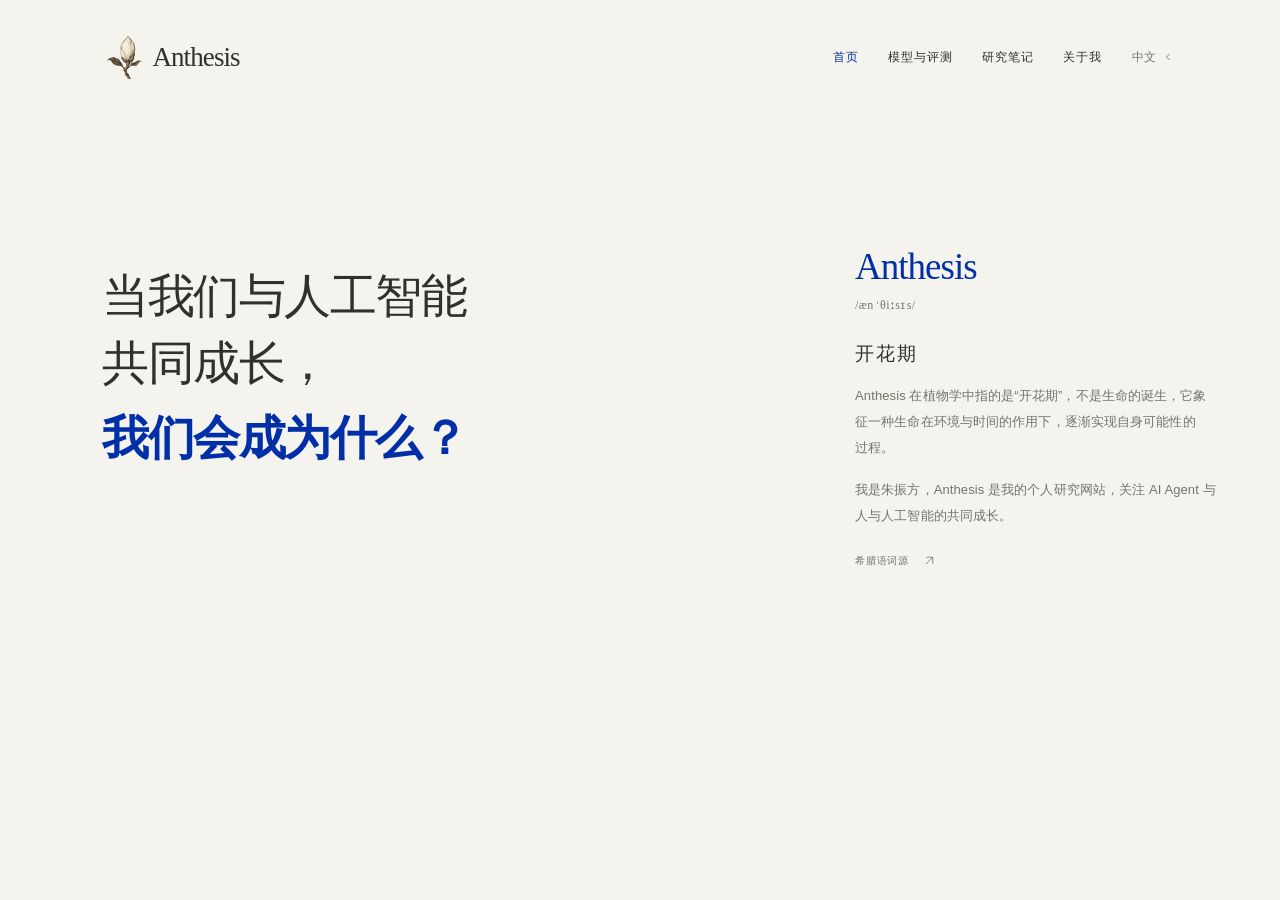
==== commit f691ef48: "Use inline language drawer across Anthesis pages" ====
--- a/index.html
+++ b/index.html
@@ -15,8 +15,8 @@
 <title>Anthesis — 人工智能研究与思考</title>
 <link rel="icon" type="image/png" sizes="64x64" href="assets/magnolia-icon.png">
 <link rel="apple-touch-icon" sizes="180x180" href="assets/apple-touch-icon.png">
-<link rel="stylesheet" href="style.css?v=df5db9b91343">
-<script src="language.js?v=f1d25c84be13" defer></script>
+<link rel="stylesheet" href="style.css?v=4438cc3df182">
+<script src="language.js?v=6112f0f33bdc" defer></script>
 <link rel="canonical" href="https://anthesis.ac.cn/">
 <link rel="alternate" hreflang="zh-CN" href="https://anthesis.ac.cn/">
 <link rel="alternate" hreflang="en" href="https://anthesis.ac.cn/en/">
@@ -34,7 +34,7 @@
 <meta name="msvalidate.01" content="B1020801070DEE43CE244D052B222016">
 </head>
 <body class="home-page">
-<header class="site-header"><a class="wordmark" href="./index.html" aria-label="Anthesis 首页"><img class="brand-bloom" src="assets/apple-touch-icon.png" width="180" height="180" alt="" fetchpriority="high" loading="eager"><span>Anthesis</span></a><nav class="site-nav" aria-label="主导航"><a href="./index.html" aria-current="page"><span class="nav-full">首页</span><span class="nav-compact">首页</span></a><a href="./models.html"><span class="nav-full">模型与评测</span><span class="nav-compact">模型</span></a><a href="./notes.html"><span class="nav-full">研究笔记</span><span class="nav-compact">笔记</span></a><a href="./about.html"><span class="nav-full">关于我</span><span class="nav-compact">关于我</span></a></nav><details class="mobile-nav"><summary aria-label="打开导航菜单">菜单 <svg viewBox="0 0 16 16" fill="none" stroke="currentColor" stroke-width="1" aria-hidden="true"><path d="M3 5h10M3 11h10"/></svg></summary><nav aria-label="手机导航"><a href="./index.html" aria-current="page">首页</a><a href="./models.html">模型与评测</a><a href="./notes.html">研究笔记</a></nav></details><details class="language-switch"><summary aria-label="Language / 语言"><span class="language-current">中文</span><svg viewBox="0 0 16 16" fill="none" stroke="currentColor" stroke-width="1.2" aria-hidden="true"><path d="m4 6 4 4 4-4"/></svg></summary><div class="language-options" role="group" aria-label="Language / 语言"><a href="./index.html" data-language="zh" lang="zh-CN" aria-current="true">中文</a><a href="./en/index.html" data-language="en" lang="en">English</a></div></details></header>
+<header class="site-header"><button class="wordmark magnolia-trigger" type="button" aria-label="为什么是玉兰花" aria-haspopup="dialog" aria-controls="magnolia-story"><img class="brand-bloom" src="assets/apple-touch-icon.png" width="180" height="180" alt="" fetchpriority="high" loading="eager"><span>Anthesis</span></button><nav class="site-nav" aria-label="主导航"><a href="./index.html" aria-current="page"><span class="nav-full">首页</span><span class="nav-compact">首页</span></a><a href="./models.html"><span class="nav-full">模型与评测</span><span class="nav-compact">模型</span></a><a href="./notes.html"><span class="nav-full">研究笔记</span><span class="nav-compact">笔记</span></a><a href="./about.html"><span class="nav-full">关于我</span><span class="nav-compact">关于我</span></a></nav><details class="mobile-nav"><summary aria-label="打开导航菜单">菜单 <svg viewBox="0 0 16 16" fill="none" stroke="currentColor" stroke-width="1" aria-hidden="true"><path d="M3 5h10M3 11h10"/></svg></summary><nav aria-label="手机导航"><a href="./index.html" aria-current="page">首页</a><a href="./models.html">模型与评测</a><a href="./notes.html">研究笔记</a></nav></details><details class="language-switch"><summary aria-label="Language / 语言"><span class="language-current">中文</span><svg viewBox="0 0 16 16" fill="none" stroke="currentColor" stroke-width="1.2" aria-hidden="true"><path d="m4 6 4 4 4-4"/></svg></summary><div class="language-options" role="group" aria-label="Language / 语言"><a href="./index.html" data-language="zh" lang="zh-CN" aria-current="true">中文</a><a href="./en/index.html" data-language="en" lang="en">English</a></div></details></header>
 <main>
 <section class="belief" aria-labelledby="question">
 <h1 id="question" class="hero-question"><span class="question-context">当我们与人工智能<br>共同成长，</span><span class="question-emphasis brand-emphasis">我们会成为什么？</span></h1>
@@ -49,6 +49,41 @@
 </section>
 </main>
 
+<dialog id="magnolia-story" class="magnolia-story" aria-labelledby="magnolia-title">
+<button class="magnolia-close" type="button" aria-label="关闭">×</button>
+<img class="magnolia-story-flower" src="assets/apple-touch-icon.png" width="72" height="72" alt="">
+<h2 id="magnolia-title" tabindex="-1">为什么是玉兰花</h2>
+<p class="magnolia-subtitle">因为它最像“含苞待放的人”</p>
+<p>玉兰最打动人的，不是完全盛开后，而是<strong>花苞将开未开</strong>的时候。</p>
+<p>这种状态，恰好呼应了我对 AI 时代人与智能关系的思考：</p>
+<p class="magnolia-verse">人本来有潜能<br>
+但在某种环境里被包裹、被约束<br>
+直到遇到新的环境、新的关系、新的智能系统<br>
+才开始慢慢展开</p>
+<p>这和 Anthesis 的价值观非常契合</p>
+<blockquote>人的可能性，或许远远超过他所处的环境允许他展现的样子。</blockquote>
+</dialog>
+<script>
+(() => {
+  const trigger = document.querySelector('.magnolia-trigger');
+  const dialog = document.querySelector('#magnolia-story');
+  trigger.addEventListener('click', () => {
+    dialog.showModal();
+    document.documentElement.classList.add('magnolia-open');
+    dialog.querySelector('h2').focus();
+  });
+  dialog.querySelector('.magnolia-close').addEventListener('click', () => dialog.close());
+  dialog.addEventListener('click', event => {
+    const rect = dialog.getBoundingClientRect();
+    if (event.target === dialog && (event.clientX < rect.left || event.clientX > rect.right || event.clientY < rect.top || event.clientY > rect.bottom)) dialog.close();
+  });
+  dialog.addEventListener('close', () => {
+    document.documentElement.classList.remove('magnolia-open');
+    trigger.focus();
+  });
+})();
+</script>
+
 <script async src="https://busuanzi.ibruce.info/busuanzi/2.3/busuanzi.pure.mini.js"></script>
 </body>
 </html>
--- a/style.css
+++ b/style.css
@@ -776,3 +776,65 @@
 .language-switch .language-options a:hover{color:var(--blue)}
 .language-switch .language-options a[aria-current="true"]{display:none}
 @media(max-width:700px){.language-switch .language-options a{min-height:48px;padding-right:15px}}
+
+/* A quiet story behind the homepage emblem. */
+.magnolia-trigger{border:0;padding:0;background:none;cursor:pointer;text-align:left}
+.magnolia-trigger:focus-visible,.magnolia-close:focus-visible{outline:1px solid var(--blue);outline-offset:5px}
+html.magnolia-open{overflow:hidden}
+.magnolia-story{box-sizing:border-box;width:min(600px,calc(100% - 32px));max-height:calc(100dvh - 48px);margin:auto;padding:36px 48px 44px;border:1px solid #d9d8cf;border-radius:4px;background:var(--paper);color:var(--ink);overflow-y:auto;overscroll-behavior:contain;font-size:15px;line-height:1.95;box-shadow:0 24px 90px #20201826}
+.magnolia-story::backdrop{background:rgb(30 31 25 / 35%)}
+.magnolia-close{position:absolute;top:12px;right:12px;width:44px;height:44px;border:0;background:none;color:var(--muted);font-size:28px;font-weight:300;cursor:pointer}
+.magnolia-story-flower{display:block;object-fit:contain;margin:0 0 14px}
+.magnolia-story h2{font-family:var(--song);font-size:30px;font-weight:400;line-height:1.45;margin:0 0 8px;outline:none}
+.magnolia-story .magnolia-subtitle{margin:0 0 28px;color:var(--muted);font-size:16px}
+.magnolia-story p{margin:18px 0}
+.magnolia-story strong{font-weight:600}
+.magnolia-story .magnolia-verse{margin:24px 0 28px;line-height:2.3}
+.magnolia-story blockquote{margin:20px 0 0;padding:20px 0 0;border-top:1px solid #d9d8cf;font-family:Arial,"PingFang SC","Microsoft YaHei",sans-serif;font-size:21px;font-weight:700;line-height:1.85;color:var(--blue)}
+@media(max-width:700px){.magnolia-story{padding:28px 26px 32px;max-height:calc(100dvh - 32px);font-size:14px}.magnolia-story h2{font-size:26px}.magnolia-story .magnolia-subtitle{font-size:15px;margin-bottom:24px}.magnolia-story blockquote{font-size:19px}.magnolia-story-flower{width:60px;height:60px}}
+
+/* Let the story unfold once on opening, without delaying interaction. */
+.magnolia-story .magnolia-verse{font-family:var(--song);font-size:17px;line-height:2.25;letter-spacing:.2px}
+@media(prefers-reduced-motion:no-preference){
+ .magnolia-trigger .brand-bloom{transition:transform .3s ease}
+ .magnolia-trigger:hover .brand-bloom{transform:translateY(-2px) rotate(-4deg)}
+ .magnolia-story[open]{animation:magnolia-arrive .45s cubic-bezier(.2,.7,.2,1) both}
+ .magnolia-story[open]::backdrop{animation:magnolia-dim .4s ease both}
+ .magnolia-story[open]>:where(:not(.magnolia-close)){animation:magnolia-unfold .65s ease both;animation-delay:.15s}
+ .magnolia-story[open]>.magnolia-subtitle{animation-delay:.3s}
+ .magnolia-story[open]>p:not([class]){animation-delay:.5s}
+ .magnolia-story[open]>.magnolia-verse{animation-delay:.75s}
+ .magnolia-story[open]>.magnolia-verse+p{animation-delay:1s}
+ .magnolia-story[open]>blockquote{animation-delay:1.6s;animation-duration:.8s}
+}
+@keyframes magnolia-arrive{from{opacity:0;transform:translateY(16px) scale(.98)}to{opacity:1;transform:none}}
+@keyframes magnolia-unfold{from{opacity:0;transform:translateY(7px)}to{opacity:1;transform:none}}
+@keyframes magnolia-dim{from{background:rgb(30 31 25 / 0%)}to{background:rgb(30 31 25 / 35%)}}
+@media(max-width:700px){.magnolia-story .magnolia-verse{font-size:16px;line-height:2.15}}
+
+/* Inline language drawer, shared with the personal site's interaction. */
+.site-header:has(.language-drawer){display:flex;align-items:center;gap:24px}
+.site-header:has(.language-drawer) .site-nav{position:static;margin-left:auto}
+.site-header .language-drawer{position:static;display:flex;flex-direction:row-reverse;align-items:center;gap:0;height:44px;flex:none;margin-left:0}
+.site-header .language-drawer .language-trigger{display:flex;align-items:center;justify-content:flex-end;gap:6px;min-width:52px;min-height:44px;padding:0 4px;font-size:12px}
+.language-drawer .language-trigger svg{width:12px;height:12px;transform:rotate(90deg);transition:transform 220ms ease}
+.language-drawer.is-open .language-trigger svg{transform:rotate(-90deg)}
+.site-header .language-drawer .language-options{position:static;display:flex;align-items:center;min-width:0;width:116px;max-width:0;padding:0;border:0;background:transparent;box-shadow:none;overflow:hidden;visibility:hidden;opacity:0;transform:translateX(10px);transition:max-width 220ms ease,opacity 180ms ease,transform 220ms ease,visibility 220ms}
+.site-header .language-drawer.is-open .language-options{max-width:116px;visibility:visible;opacity:1;transform:translateX(0)}
+.site-header .language-drawer .language-options a{display:flex;align-items:center;justify-content:center;flex:0 0 58px;width:58px;min-height:44px;padding:0 4px;font-size:12px}
+.site-header .language-drawer .language-options a[aria-current="true"]{display:flex;color:var(--ink);text-decoration:underline;text-underline-offset:5px}
+.language-drawer .language-options a:focus-visible{outline-offset:-3px}
+@media(max-width:1000px){.site-header:has(.language-drawer){gap:12px}}
+@media(max-width:700px){
+ .site-header:has(.language-drawer){gap:8px}
+ .site-header:has(.language-drawer.is-open){flex-wrap:wrap}
+ .site-header:has(.language-drawer.is-open) .site-nav{order:3;flex-basis:100%;justify-content:space-between;margin:0}
+ .site-header:has(.language-drawer.is-open) .language-drawer{margin-left:auto}
+}
+@media(prefers-reduced-motion:reduce){.site-header .language-drawer .language-options,.language-drawer .language-trigger svg{transition:none}}
+@media(max-width:380px){
+ .site-header .language-drawer .language-options{width:104px}
+ .site-header .language-drawer.is-open .language-options{max-width:104px}
+ .site-header .language-drawer .language-options a{flex-basis:52px;width:52px;font-size:11px}
+ .site-header .language-drawer .language-trigger{min-width:44px;font-size:11px}
+}
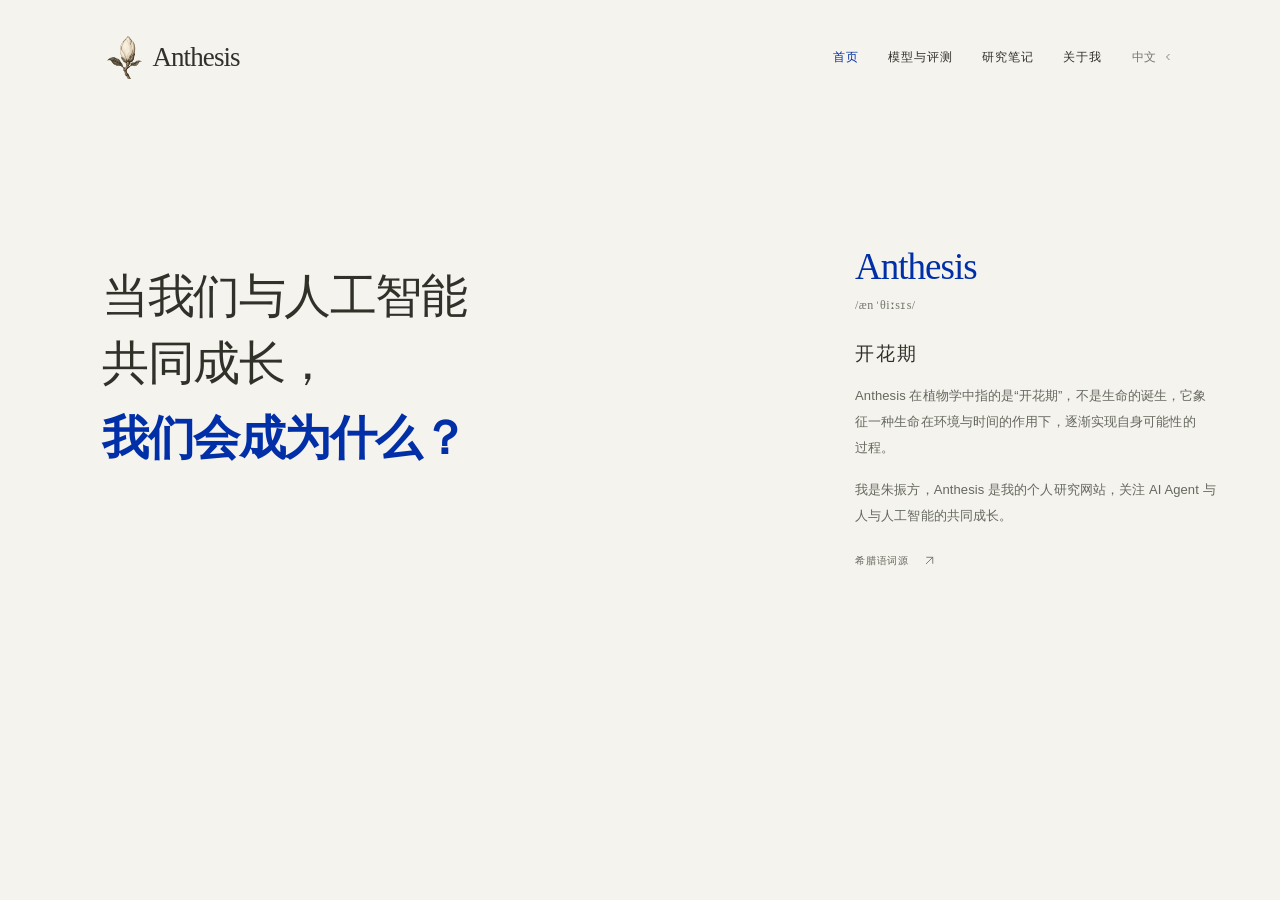
==== commit aaeb3828: "Improve home text contrast and English citation spacing" ====
--- a/index.html
+++ b/index.html
@@ -15,7 +15,7 @@
 <title>Anthesis — 人工智能研究与思考</title>
 <link rel="icon" type="image/png" sizes="64x64" href="assets/magnolia-icon.png">
 <link rel="apple-touch-icon" sizes="180x180" href="assets/apple-touch-icon.png">
-<link rel="stylesheet" href="style.css?v=4438cc3df182">
+<link rel="stylesheet" href="style.css?v=aee9bef31c8e">
 <script src="language.js?v=6112f0f33bdc" defer></script>
 <link rel="canonical" href="https://anthesis.ac.cn/">
 <link rel="alternate" hreflang="zh-CN" href="https://anthesis.ac.cn/">
--- a/style.css
+++ b/style.css
@@ -14,6 +14,7 @@
 .meaning{font-family:var(--song);font-size:19px;letter-spacing:2px;line-height:1.5;margin:0 0 14px}
 .name-intent{font-size:13px;line-height:2;letter-spacing:.1px;margin:0;color:var(--muted);text-wrap:pretty}
 .home-page .home-intro{margin-top:16px}
+.home-page .name-intent,.home-page .dictionary-link{--muted:#65685e}
 .dictionary-link{display:inline-flex;align-items:center;gap:14px;color:var(--muted);font-size:10px;letter-spacing:.8px;text-decoration:none;padding:8px 0;margin-top:17px;text-underline-offset:5px}
 .dictionary-arrow{font-size:13px}.dictionary-link:hover{color:var(--blue)}.dictionary-link:hover>span:first-child{text-decoration:underline}
 a:focus-visible{outline:1px solid var(--blue);outline-offset:6px}
@@ -746,6 +747,13 @@
  .about-page .about-biography{font-size:16px}
 }
 
+/* Keep narrow English navigation on one row with slightly tighter spacing. */
+@media(min-width:381px) and (max-width:413px){
+ html[lang="en"] .site-header{padding-inline:18px}
+ html[lang="en"] .site-header .site-nav{gap:8px}
+ html[lang="en"] .site-header .site-nav a{font-size:12px}
+}
+
 /* Contact links share one row and wrap naturally on narrow screens. */
 .about-contact-links{display:flex;align-items:center;flex-wrap:wrap;gap:4px 26px;margin-top:20px}
 .about-page .about-contact-links .about-email{margin-top:0}
@@ -819,22 +827,25 @@
 .site-header .language-drawer .language-trigger{display:flex;align-items:center;justify-content:flex-end;gap:6px;min-width:52px;min-height:44px;padding:0 4px;font-size:12px}
 .language-drawer .language-trigger svg{width:12px;height:12px;transform:rotate(90deg);transition:transform 220ms ease}
 .language-drawer.is-open .language-trigger svg{transform:rotate(-90deg)}
-.site-header .language-drawer .language-options{position:static;display:flex;align-items:center;min-width:0;width:116px;max-width:0;padding:0;border:0;background:transparent;box-shadow:none;overflow:hidden;visibility:hidden;opacity:0;transform:translateX(10px);transition:max-width 220ms ease,opacity 180ms ease,transform 220ms ease,visibility 220ms}
-.site-header .language-drawer.is-open .language-options{max-width:116px;visibility:visible;opacity:1;transform:translateX(0)}
+.site-header .language-drawer .language-options{position:static;display:flex;align-items:center;min-width:0;width:58px;max-width:0;padding:0;border:0;background:transparent;box-shadow:none;overflow:hidden;visibility:hidden;opacity:0;transform:translateX(10px);transition:max-width 220ms ease,opacity 180ms ease,transform 220ms ease,visibility 220ms}
+.site-header .language-drawer.is-open .language-options{max-width:58px;visibility:visible;opacity:1;transform:translateX(0)}
 .site-header .language-drawer .language-options a{display:flex;align-items:center;justify-content:center;flex:0 0 58px;width:58px;min-height:44px;padding:0 4px;font-size:12px}
-.site-header .language-drawer .language-options a[aria-current="true"]{display:flex;color:var(--ink);text-decoration:underline;text-underline-offset:5px}
+.site-header .language-drawer .language-options a[aria-current="true"]{display:none}
 .language-drawer .language-options a:focus-visible{outline-offset:-3px}
 @media(max-width:1000px){.site-header:has(.language-drawer){gap:12px}}
 @media(max-width:700px){
  .site-header:has(.language-drawer){gap:8px}
- .site-header:has(.language-drawer.is-open){flex-wrap:wrap}
- .site-header:has(.language-drawer.is-open) .site-nav{order:3;flex-basis:100%;justify-content:space-between;margin:0}
- .site-header:has(.language-drawer.is-open) .language-drawer{margin-left:auto}
+ /* Overlay the choices so opening them never reflows the header or page. */
+ .site-header .language-drawer{position:relative}
+ .site-header .language-drawer .language-options{position:absolute;right:0;top:100%;max-width:none;padding:4px 0;background:var(--paper);transform:translateY(-4px);transition:opacity 180ms ease,transform 220ms ease,visibility 220ms}
+ .site-header .language-drawer.is-open .language-options{transform:translateY(0)}
+ .language-drawer .language-trigger svg{transform:none}
+ .language-drawer.is-open .language-trigger svg{transform:rotate(180deg)}
 }
 @media(prefers-reduced-motion:reduce){.site-header .language-drawer .language-options,.language-drawer .language-trigger svg{transition:none}}
 @media(max-width:380px){
- .site-header .language-drawer .language-options{width:104px}
- .site-header .language-drawer.is-open .language-options{max-width:104px}
+ .site-header .language-drawer .language-options{width:52px}
+ .site-header .language-drawer.is-open .language-options{max-width:52px}
  .site-header .language-drawer .language-options a{flex-basis:52px;width:52px;font-size:11px}
  .site-header .language-drawer .language-trigger{min-width:44px;font-size:11px}
 }
